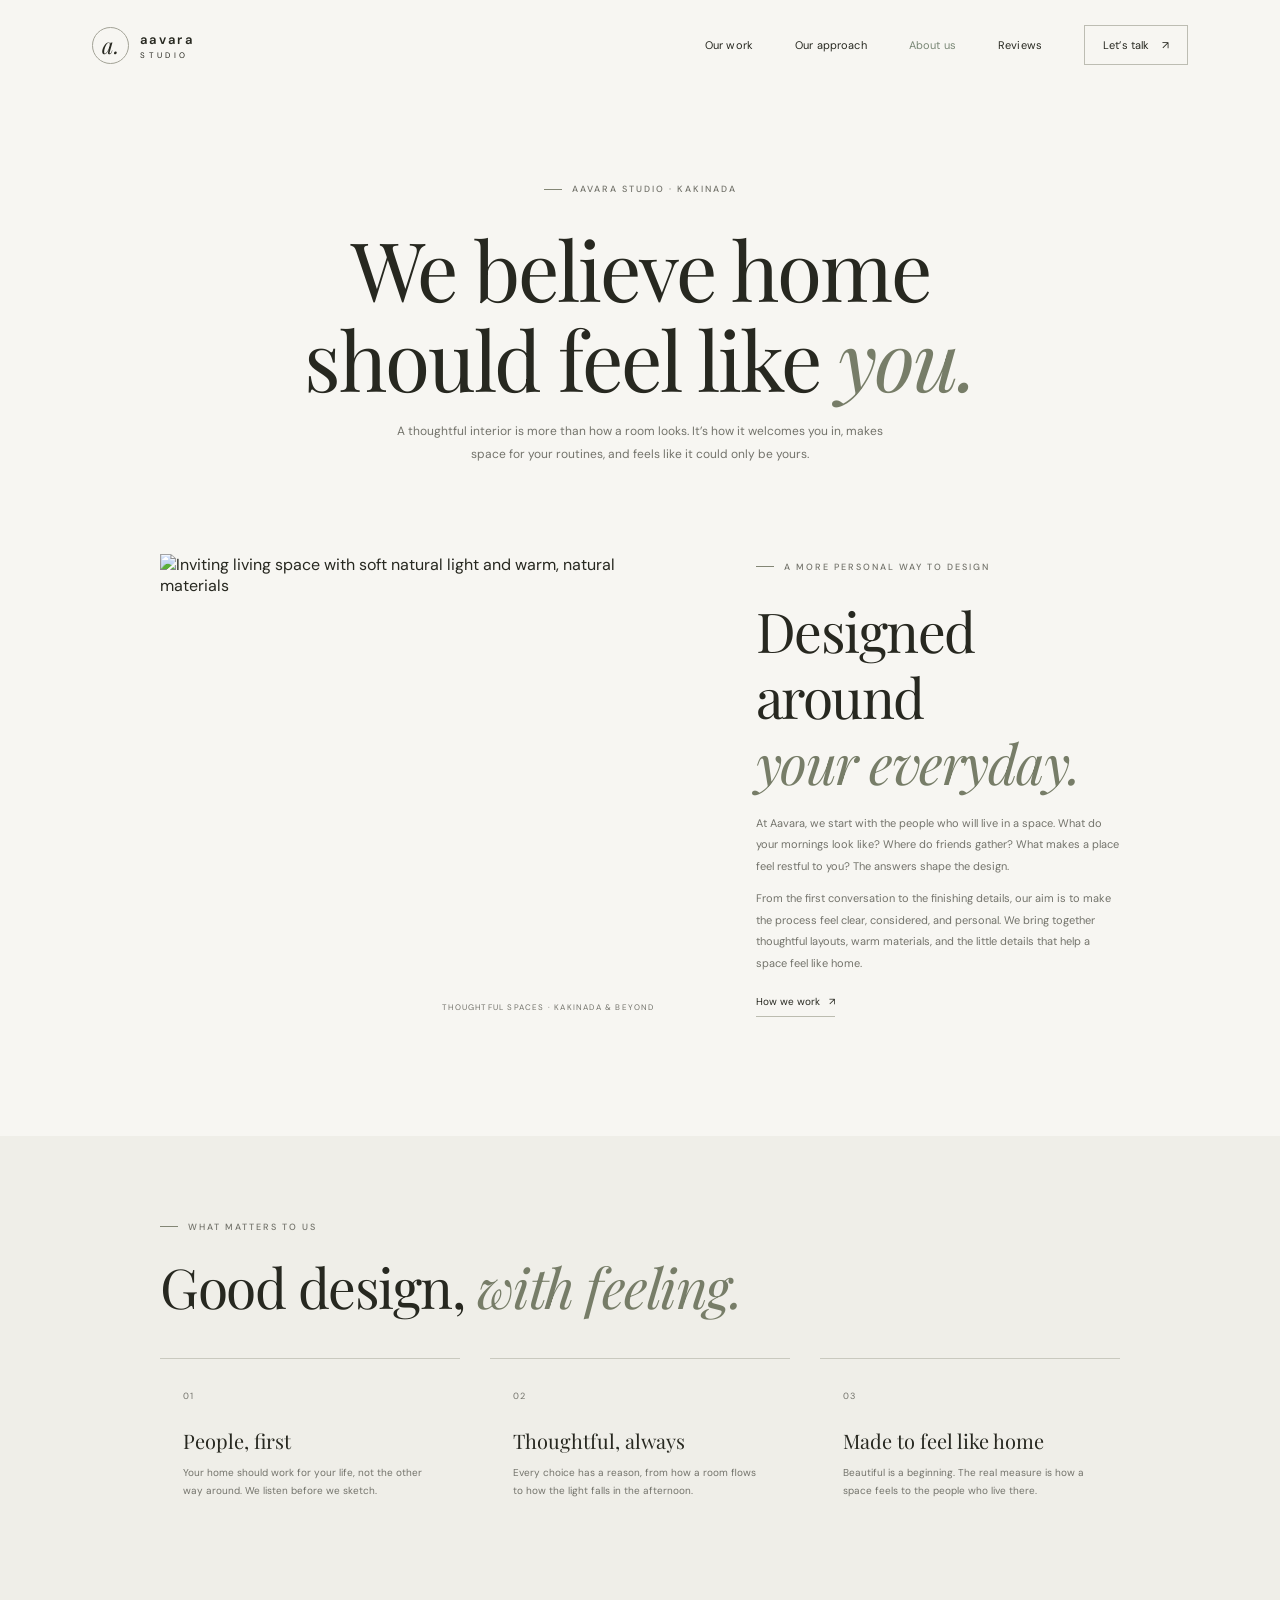
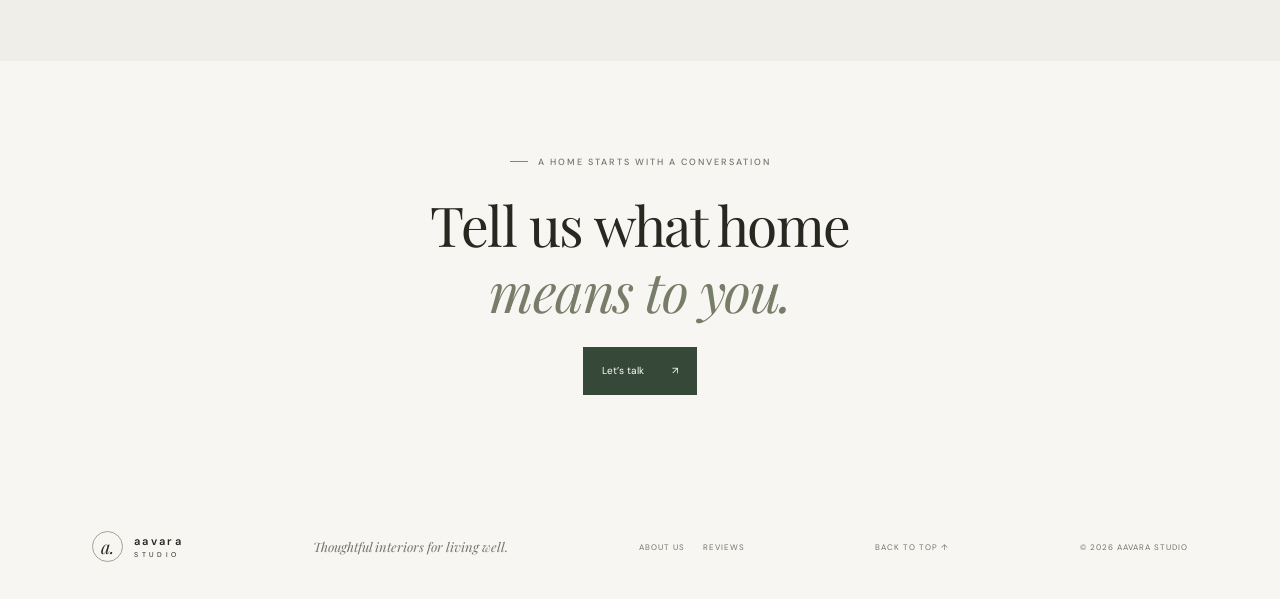
==== about.html @ 6e535261 "v2" ====
<!DOCTYPE html>
<html lang="en">
  <head>
    <meta charset="UTF-8" />
    <meta name="viewport" content="width=device-width, initial-scale=1.0" />
    <meta
      name="description"
      content="Get to know Aavara Studio, an interior design studio creating thoughtful, personal spaces in Kakinada and across coastal Andhra."
    />
    <meta name="theme-color" content="#f7f6f2" />
    <title>About Us — Aavara Studio, Kakinada</title>
    <link rel="preconnect" href="https://fonts.googleapis.com" />
    <link rel="preconnect" href="https://fonts.gstatic.com" crossorigin />
    <link
      href="https://fonts.googleapis.com/css2?family=DM+Sans:wght@400;500;600;700&family=Playfair+Display:ital,wght@0,400;0,500;0,600;1,400;1,500&display=swap"
      rel="stylesheet"
    />
    <link rel="stylesheet" href="styles.css" />
    <script src="script.js" defer></script>
  </head>
  <body>
    <header class="site-header">
      <a class="wordmark" href="index.html#home" aria-label="Aavara Studio home">
        <span class="wordmark-icon" aria-hidden="true">a.</span>
        <span class="wordmark-name">aavara<span>STUDIO</span></span>
      </a>
      <button class="menu-toggle" type="button" aria-label="Open navigation menu" aria-controls="primary-navigation" aria-expanded="false">
        <span></span><span></span><span></span>
      </button>
      <nav class="site-nav" id="primary-navigation" aria-label="Main navigation">
        <a href="index.html#work">Our work</a>
        <a href="index.html#approach">Our approach</a>
        <a href="about.html" aria-current="page">About us</a>
        <a href="reviews.html">Reviews</a>
        <a class="nav-contact" href="index.html#contact">Let’s talk <span aria-hidden="true">↗</span></a>
      </nav>
    </header>

    <main>
      <section class="story-hero">
        <p class="eyebrow"><span></span> AAVARA STUDIO · KAKINADA</p>
        <h1>We believe home<br />should feel like <em>you.</em></h1>
        <p>
          A thoughtful interior is more than how a room looks. It’s how it welcomes
          you in, makes space for your routines, and feels like it could only be yours.
        </p>
      </section>

      <section class="story-feature section-pad">
        <div class="story-image">
          <img
            src="https://images.unsplash.com/photo-1600210492486-724fe5c67fb0?auto=format&amp;fit=crop&amp;w=1500&amp;q=85"
            alt="Inviting living space with soft natural light and warm, natural materials"
            fetchpriority="high"
          />
          <span>THOUGHTFUL SPACES · KAKINADA &amp; BEYOND</span>
        </div>
        <div class="story-copy">
          <p class="eyebrow"><span></span> A MORE PERSONAL WAY TO DESIGN</p>
          <h2>Designed around<br /><em>your everyday.</em></h2>
          <p>
            At Aavara, we start with the people who will live in a space. What do
            your mornings look like? Where do friends gather? What makes a place
            feel restful to you? The answers shape the design.
          </p>
          <p>
            From the first conversation to the finishing details, our aim is to
            make the process feel clear, considered, and personal. We bring
            together thoughtful layouts, warm materials, and the little details
            that help a space feel like home.
          </p>
          <a class="underlined-link" href="index.html#approach">How we work <span aria-hidden="true">↗</span></a>
        </div>
      </section>

      <section class="values section-pad">
        <div class="section-heading">
          <div>
            <p class="eyebrow"><span></span> WHAT MATTERS TO US</p>
            <h2>Good design, <em>with feeling.</em></h2>
          </div>
        </div>
        <div class="values-grid">
          <article class="value-card">
            <span>01</span>
            <h3>People, first</h3>
            <p>Your home should work for your life, not the other way around. We listen before we sketch.</p>
          </article>
          <article class="value-card">
            <span>02</span>
            <h3>Thoughtful, always</h3>
            <p>Every choice has a reason, from how a room flows to how the light falls in the afternoon.</p>
          </article>
          <article class="value-card">
            <span>03</span>
            <h3>Made to feel like home</h3>
            <p>Beautiful is a beginning. The real measure is how a space feels to the people who live there.</p>
          </article>
        </div>
      </section>

      <section class="story-cta">
        <p class="eyebrow"><span></span> A HOME STARTS WITH A CONVERSATION</p>
        <h2>Tell us what home<br /><em>means to you.</em></h2>
        <a class="button button-dark" href="index.html#contact">Let’s talk <span aria-hidden="true">↗</span></a>
      </section>
    </main>

    <footer class="site-footer">
      <a class="wordmark footer-wordmark" href="index.html#home" aria-label="Aavara Studio home">
        <span class="wordmark-icon" aria-hidden="true">a.</span>
        <span class="wordmark-name">aavara<span>STUDIO</span></span>
      </a>
      <p>Thoughtful interiors for living well.</p>
      <nav class="footer-pages" aria-label="More pages">
        <a href="about.html" aria-current="page">ABOUT US</a>
        <a href="reviews.html">REVIEWS</a>
      </nav>
      <a href="index.html#home">BACK TO TOP ↑</a>
      <span>© <span id="year"></span> AAVARA STUDIO</span>
    </footer>
  </body>
</html>
---- styles.css ----
:root {
  font-family: "DM Sans", sans-serif;
  color: #272820;
  background: #f7f6f2;
  font-synthesis: none;
  text-rendering: optimizeLegibility;
  -webkit-font-smoothing: antialiased;
  -moz-osx-font-smoothing: grayscale;
  --paper: #f7f6f2;
  --ink: #272820;
  --muted: #73736b;
  --line: #deddd5;
  --green: #364938;
  --serif: "Playfair Display", Georgia, serif;
}

* { box-sizing: border-box; }
html { scroll-behavior: smooth; }
body { margin: 0; min-width: 320px; }
body.menu-open { overflow: hidden; }
a { color: inherit; text-decoration: none; }
img { display: block; width: 100%; height: 100%; object-fit: cover; }
button { font: inherit; }

.site-header {
  height: 90px;
  padding: 0 7.2%;
  display: flex;
  align-items: center;
  justify-content: space-between;
  position: relative;
  z-index: 10;
  background: var(--paper);
}
.wordmark { display: inline-flex; align-items: center; gap: 11px; }
.wordmark-icon {
  width: 37px;
  height: 37px;
  display: grid;
  place-items: center;
  border: 1px solid #a3a397;
  border-radius: 50%;
  font-family: var(--serif);
  font-size: 22px;
  font-style: italic;
}
.wordmark-name { font-size: 13px; font-weight: 600; letter-spacing: 2.3px; }
.wordmark-name span { display: block; margin-top: 2px; font-size: 8px; font-weight: 400; letter-spacing: 3.4px; }
.site-nav { display: flex; align-items: center; gap: 42px; }
.site-nav a { font-size: 11px; letter-spacing: .15px; }
.site-nav a:not(.nav-contact):hover, .text-link:hover, .underlined-link:hover { color: #798775; }
.nav-contact { padding: 12px 18px; border: 1px solid #bdbdb3; transition: background .2s, color .2s; }
.nav-contact:hover { color: white; background: var(--green); border-color: var(--green); }
.nav-contact span { margin-left: 9px; }
.menu-toggle { display: none; }

.hero {
  position: relative;
  min-height: 640px;
  height: min(720px, calc(100svh - 90px));
  display: grid;
  grid-template-columns: 47% 53%;
  padding: 0 7.2%;
}
.hero-copy { position: relative; z-index: 1; display: flex; flex-direction: column; align-items: flex-start; justify-content: center; padding: 20px 8% 45px 0; }
.eyebrow { display: flex; align-items: center; gap: 10px; margin: 0; color: var(--muted); font-size: 9px; font-weight: 500; letter-spacing: 2px; }
.eyebrow > span { width: 18px; height: 1px; background: #838675; }
h1, h2, h3, p { margin-top: 0; }
.hero h1, .intro h2, .section-heading h2, .approach h2, .contact h2 {
  font-family: var(--serif);
  font-weight: 400;
  letter-spacing: -1.8px;
}
.hero h1 { margin: 28px 0 21px; font-size: clamp(52px, 6vw, 79px); line-height: 1.08; }
.hero h1 em, h2 em, .quote em { color: #777d68; font-weight: 400; }
.hero-description { max-width: 375px; margin-bottom: 26px; color: #77766f; font-size: 12px; line-height: 1.9; }
.hero-actions { display: flex; align-items: center; flex-wrap: wrap; gap: 19px; }
.button { min-height: 48px; display: inline-flex; align-items: center; justify-content: space-between; gap: 28px; padding: 0 19px; font-size: 10px; transition: background .2s, color .2s; }
.button-dark { color: white; background: var(--green); }
.button-dark:hover { background: #202f24; }
.button-light { color: var(--ink); background: var(--paper); }
.button-light:hover { background: #e8e7df; }
.text-link, .underlined-link { font-size: 10px; transition: color .2s; }
.text-link span, .underlined-link span { padding-left: 6px; }
.hero-note { position: absolute; bottom: 42px; display: flex; align-items: center; gap: 14px; color: var(--muted); font-size: 9px; line-height: 1.65; }
.note-rule { width: 28px; height: 1px; background: #9b9b8e; }
.hero-image-wrap { min-width: 0; position: relative; margin: 28px 0 28px 10px; }
.hero-image { object-position: center; }
.hero-image-wrap::after { position: absolute; inset: 0; background: linear-gradient(0deg, rgb(0 0 0 / 35%), transparent 19%); content: ""; pointer-events: none; }
.image-caption { position: absolute; z-index: 1; right: 24px; bottom: 20px; left: 24px; display: flex; justify-content: space-between; color: white; font-size: 9px; letter-spacing: .5px; }
.hero-image-index { position: absolute; top: 18px; right: 18px; z-index: 1; padding: 7px 10px; background: var(--paper); font-size: 9px; }
.scroll-cue { position: absolute; bottom: 45px; left: 7.2%; display: flex; align-items: center; gap: 10px; color: var(--muted); font-size: 8px; letter-spacing: 1.6px; }
.scroll-cue span { display: inline-block; width: 1px; height: 26px; background: #9b9b8e; }

.section-pad { padding-left: 12.5%; padding-right: 12.5%; }
.intro { padding-top: 122px; }
.intro-content { display: grid; grid-template-columns: 1.3fr .7fr; gap: 10%; align-items: end; margin: 34px 0 49px; }
.intro h2, .section-heading h2, .approach h2, .contact h2 { margin: 0; font-size: clamp(41px, 4.6vw, 58px); line-height: 1.19; }
.intro-aside { max-width: 310px; padding-bottom: 7px; }
.intro-aside p, .approach-description, .contact-description { color: var(--muted); font-size: 11px; line-height: 1.9; }
.intro-aside p { margin-bottom: 19px; }
.underlined-link { display: inline-block; padding-bottom: 8px; border-bottom: 1px solid #bcbcb0; }
.intro-image { position: relative; height: 430px; }
.intro-image img { object-position: center 55%; }
.intro-image > span { position: absolute; right: -1px; bottom: -1px; padding: 13px 18px; background: var(--paper); font-family: var(--serif); font-size: 13px; font-style: italic; }

.work { padding-top: 133px; padding-bottom: 125px; }
.section-heading { display: flex; justify-content: space-between; align-items: end; gap: 30px; margin-bottom: 55px; }
.section-heading h2 { margin-top: 21px; font-size: clamp(42px, 4.3vw, 55px); }
.section-heading > .underlined-link { margin-bottom: 7px; }
.project-grid { display: grid; grid-template-columns: 1.05fr .8fr; gap: 65px 7.5%; align-items: start; }
.project-card-large { grid-row: span 2; }
.project-card-offset { margin-top: 82px; }
.project-card-small { width: 82%; }
.project-image { position: relative; display: block; overflow: hidden; background: #e8e4dc; }
.project-card-large .project-image { height: 490px; }
.project-card-offset .project-image { height: 325px; }
.project-card-small .project-image { height: 265px; }
.project-image img { transition: transform .6s cubic-bezier(.2,.7,.3,1); }
.project-image:hover img { transform: scale(1.04); }
.project-arrow { position: absolute; right: 13px; bottom: 13px; width: 35px; height: 35px; display: grid; place-items: center; background: var(--paper); font-size: 14px; opacity: 0; transform: translateY(5px); transition: opacity .2s, transform .2s; }
.project-image:hover .project-arrow, .project-image:focus-visible .project-arrow { opacity: 1; transform: none; }
.project-meta { display: flex; justify-content: space-between; align-items: start; margin-top: 17px; }
.project-meta h3 { margin: 0 0 6px; font-family: var(--serif); font-size: 18px; font-weight: 400; }
.project-meta p, .project-meta > span { margin: 0; color: var(--muted); font-size: 8px; letter-spacing: 1.5px; }
.project-meta > span { padding-top: 5px; }

.approach { display: grid; grid-template-columns: .9fr 1fr; gap: 11%; align-items: center; padding-top: 110px; padding-bottom: 120px; background: #efeee8; }
.approach-image { position: relative; height: 590px; }
.approach-image img { object-position: 55% center; }
.image-stamp { position: absolute; right: -1px; bottom: -1px; padding: 16px 19px; background: var(--paper); font-size: 8px; line-height: 1.7; letter-spacing: 1.5px; }
.approach h2 { margin: 23px 0 18px; font-size: clamp(42px, 4.4vw, 55px); }
.approach-description { max-width: 390px; margin-bottom: 23px; }
.steps { margin-bottom: 23px; }
.step { display: grid; grid-template-columns: 30px 1fr 16px; gap: 13px; align-items: start; padding: 15px 0; border-top: 1px solid #d4d3cb; }
.step > span { padding-top: 2px; color: #85867a; font-size: 8px; letter-spacing: 1px; }
.step h3 { margin: 0 0 5px; font-family: var(--serif); font-size: 15px; font-weight: 400; }
.step p { margin: 0; color: var(--muted); font-size: 9px; line-height: 1.7; }
.step b { font-size: 12px; font-weight: 400; }

.quote { min-height: 370px; display: flex; flex-direction: column; align-items: center; justify-content: center; padding: 70px 20px 66px; text-align: center; }
.quote-mark { height: 41px; color: #969987; font-family: var(--serif); font-size: 63px; line-height: 1; }
.quote > p { margin: 17px 0 24px; font-family: var(--serif); font-size: clamp(28px, 3.5vw, 42px); line-height: 1.35; }
.quote-byline { display: flex; align-items: center; gap: 10px; color: var(--muted); font-size: 8px; letter-spacing: 1.4px; }
.quote-byline span { width: 19px; height: 1px; background: #929386; }

.contact { min-height: 385px; display: grid; grid-template-columns: 1.1fr .9fr; align-items: center; gap: 9%; padding-top: 68px; padding-bottom: 68px; color: white; background: var(--green); }
.contact .eyebrow { color: #d2d3ca; }
.contact .eyebrow > span { background: #c2c7b7; }
.contact h2 { margin: 22px 0 13px; font-size: clamp(43px, 4.5vw, 57px); }
.contact h2 em { color: #c5c8b5; }
.contact-description { max-width: 340px; margin-bottom: 22px; color: #d3d4cb; }
.contact-detail { position: relative; min-height: 200px; display: flex; flex-direction: column; align-items: flex-start; justify-content: center; padding-left: 13%; border-left: 1px solid rgb(255 255 255 / 25%); }
.contact-flower { margin-bottom: 17px; color: #c5c8b5; font-size: 26px; }
.contact-detail > p { margin-bottom: 11px; color: #d3d4cb; font-size: 10px; }
.contact-detail > a { padding-bottom: 6px; border-bottom: 1px solid rgb(255 255 255 / 35%); font-family: var(--serif); font-size: 20px; }
.contact-location { margin-top: 23px; color: #d3d4cb; font-size: 8px; letter-spacing: 1.5px; }

.site-footer { min-height: 104px; display: flex; align-items: center; justify-content: space-between; gap: 22px; padding: 20px 7.2%; }
.footer-wordmark .wordmark-icon { width: 31px; height: 31px; font-size: 18px; }
.footer-wordmark .wordmark-name { font-size: 11px; }
.footer-wordmark .wordmark-name span { font-size: 7px; }
.site-footer > p { margin: 0; color: var(--muted); font-family: var(--serif); font-size: 13px; font-style: italic; }
.site-footer > a:nth-last-child(2), .site-footer > span { color: var(--muted); font-size: 8px; letter-spacing: 1px; }
.footer-pages { display: flex; align-items: center; gap: 18px; }
.footer-pages a { color: var(--muted); font-size: 8px; letter-spacing: 1px; }
.footer-pages a:hover, .site-nav a[aria-current="page"] { color: #798775; }

.story-hero, .reviews-hero { padding: 93px 20px 88px; text-align: center; }
.story-hero .eyebrow, .reviews-hero .eyebrow { justify-content: center; }
.story-hero h1, .reviews-hero h1 {
  margin: 28px 0 17px;
  font-family: var(--serif);
  font-size: clamp(54px, 7vw, 82px);
  font-weight: 400;
  letter-spacing: -2px;
  line-height: 1.1;
}
.story-hero h1 em, .reviews-hero h1 em, .story-copy h2 em, .values h2 em,
.review-invite h2 em, .reviews-cta h2 em, .story-cta h2 em { color: #777d68; font-weight: 400; }
.story-hero > p:last-child, .reviews-hero > p:last-child {
  max-width: 490px;
  margin: 0 auto;
  color: var(--muted);
  font-size: 12px;
  line-height: 1.9;
}
.story-feature { display: grid; grid-template-columns: 1.05fr .75fr; gap: 9%; align-items: center; padding-top: 0; padding-bottom: 112px; }
.story-image { position: relative; height: 470px; }
.story-image img { object-position: center; }
.story-image > span { position: absolute; right: 0; bottom: 0; padding: 12px 15px; background: var(--paper); color: var(--muted); font-size: 8px; letter-spacing: 1.2px; }
.story-copy h2, .values h2, .review-invite h2, .reviews-cta h2, .story-cta h2 {
  font-family: var(--serif);
  font-size: clamp(40px, 4.4vw, 55px);
  font-weight: 400;
  letter-spacing: -1.5px;
  line-height: 1.2;
}
.story-copy h2 { margin: 24px 0 18px; }
.story-copy > p:not(.eyebrow) { color: var(--muted); font-size: 11px; line-height: 1.95; }
.story-copy .underlined-link { margin-top: 10px; }
.values { padding-top: 85px; padding-bottom: 105px; background: #efeee8; }
.values .section-heading { margin-bottom: 39px; }
.values h2 { margin-top: 20px; }
.values-grid { display: grid; grid-template-columns: repeat(3, 1fr); gap: 30px; }
.value-card { min-height: 198px; padding: 24px 23px; border-top: 1px solid #c9c9bf; }
.value-card > span { color: var(--muted); font-size: 9px; letter-spacing: 1px; }
.value-card h3 { margin: 23px 0 10px; font-family: var(--serif); font-size: 20px; font-weight: 400; }
.value-card p { max-width: 260px; margin: 0; color: var(--muted); font-size: 10px; line-height: 1.8; }
.story-cta, .reviews-cta { display: flex; flex-direction: column; align-items: center; padding: 95px 20px 100px; text-align: center; }
.story-cta .eyebrow, .reviews-cta .eyebrow { justify-content: center; }
.story-cta h2, .reviews-cta h2 { margin: 23px 0 24px; }
.review-list { padding-top: 25px; padding-bottom: 100px; }
.review-list .section-heading { margin-bottom: 30px; }
.review-list .section-heading h2 { font-size: clamp(39px, 4.3vw, 54px); }
.review-empty { min-height: 295px; display: flex; flex-direction: column; align-items: center; justify-content: center; padding: 38px 24px; background: #efeee8; text-align: center; }
.review-empty .quote-mark { height: 35px; margin-bottom: 7px; }
.review-empty h3 { margin: 12px 0; font-family: var(--serif); font-size: 26px; font-weight: 400; }
.review-empty > p { max-width: 420px; margin-bottom: 19px; color: var(--muted); font-size: 11px; line-height: 1.85; }
.review-location { color: var(--muted); font-size: 8px; letter-spacing: 1.4px; }
.review-invite { display: grid; grid-template-columns: 1fr 1fr; gap: 12%; align-items: end; padding-top: 73px; }
.review-invite h2 { margin: 20px 0 0; font-size: clamp(39px, 4.2vw, 52px); }
.review-invite-copy { max-width: 365px; }
.review-invite-copy > p { margin-bottom: 19px; color: var(--muted); font-size: 11px; line-height: 1.9; }
.reviews-cta { background: #efeee8; }

@media (min-width: 1500px) {
  .hero { padding-right: max(7.2%, calc((100vw - 1280px) / 2)); padding-left: max(7.2%, calc((100vw - 1280px) / 2)); }
  .section-pad { padding-right: max(12.5%, calc((100vw - 1050px) / 2)); padding-left: max(12.5%, calc((100vw - 1050px) / 2)); }
}

@media (max-width: 900px) {
  .site-header { height: 76px; padding: 0 5%; }
  .site-nav { gap: 25px; }
  .hero { height: 650px; min-height: auto; grid-template-columns: 1fr 1fr; padding: 0 5%; }
  .hero-copy { padding-right: 2%; }
  .hero h1 { font-size: clamp(48px, 6.5vw, 62px); }
  .hero-actions { gap: 14px; }
  .hero-note, .scroll-cue { bottom: 30px; }
  .scroll-cue { left: 5%; }
  .section-pad { padding-right: 8%; padding-left: 8%; }
  .intro { padding-top: 94px; }
  .intro-image { height: 360px; }
  .work { padding-top: 100px; padding-bottom: 95px; }
  .project-grid { gap: 50px 6%; }
  .project-card-large .project-image { height: 400px; }
  .project-card-offset .project-image { height: 280px; }
  .project-card-small .project-image { height: 230px; }
  .approach { gap: 8%; padding-top: 85px; padding-bottom: 90px; }
  .approach-image { height: 510px; }
  .contact { padding-top: 58px; padding-bottom: 58px; }
  .site-footer { padding-right: 5%; padding-left: 5%; }
  .site-header { padding-right: 3%; padding-left: 3%; }
  .site-nav { gap: 18px; }
  .story-feature { gap: 7%; padding-bottom: 85px; }
  .story-image { height: 400px; }
  .values { padding-top: 72px; padding-bottom: 80px; }
  .value-card { padding-right: 15px; padding-left: 15px; }
  .review-list { padding-bottom: 80px; }
}

@media (max-width: 640px) {
  .site-header { height: 72px; padding: 0 22px; }
  .wordmark-icon { width: 34px; height: 34px; }
  .menu-toggle { position: relative; z-index: 12; width: 42px; height: 42px; display: flex; flex-direction: column; align-items: center; justify-content: center; gap: 5px; padding: 0; border: 1px solid #d8d7cf; background: transparent; cursor: pointer; }
  .menu-toggle span { display: block; width: 17px; height: 1px; background: var(--ink); transition: transform .2s, opacity .2s; }
  .menu-toggle[aria-expanded="true"] span:first-child { transform: translateY(6px) rotate(45deg); }
  .menu-toggle[aria-expanded="true"] span:nth-child(2) { opacity: 0; }
  .menu-toggle[aria-expanded="true"] span:last-child { transform: translateY(-6px) rotate(-45deg); }
  .site-nav { position: fixed; inset: 0; z-index: 11; display: flex; flex-direction: column; align-items: stretch; justify-content: center; gap: 0; padding: 72px 32px 36px; background: var(--paper); opacity: 0; visibility: hidden; transform: translateY(-8px); transition: opacity .2s, visibility .2s, transform .2s; }
  .site-nav.is-open { opacity: 1; visibility: visible; transform: none; }
  .site-nav a:not(.nav-contact) { padding: 20px 0; border-bottom: 1px solid var(--line); font-family: var(--serif); font-size: 30px; }
  .site-nav .nav-contact { align-self: flex-start; margin-top: 28px; padding: 14px 19px; font-family: "DM Sans", sans-serif; font-size: 11px; }
  .hero { height: auto; display: flex; flex-direction: column; padding: 0 22px 0; }
  .hero-copy { min-height: 440px; justify-content: center; padding: 39px 0 59px; }
  .eyebrow { font-size: 8px; letter-spacing: 1.6px; }
  .hero h1 { margin: 24px 0 18px; font-size: clamp(51px, 14vw, 68px); }
  .hero-description { max-width: 360px; margin-bottom: 22px; font-size: 11px; }
  .hero-actions { gap: 14px 18px; }
  .button { min-height: 46px; }
  .text-link { font-size: 9px; }
  .hero-note { display: none; }
  .hero-image-wrap { height: 360px; margin: 0; }
  .hero-image { object-position: 54% center; }
  .scroll-cue { position: relative; bottom: auto; left: auto; height: 60px; margin-left: 2px; }
  .scroll-cue span { height: 23px; }
  .section-pad { padding-right: 22px; padding-left: 22px; }
  .intro { padding-top: 71px; }
  .intro-content { grid-template-columns: 1fr; gap: 21px; margin: 25px 0 31px; }
  .intro h2, .section-heading h2, .approach h2, .contact h2 { font-size: clamp(42px, 11vw, 53px); letter-spacing: -1.4px; }
  .intro-aside { max-width: 400px; }
  .intro-aside p { margin-bottom: 13px; }
  .intro-image { height: 275px; margin-right: 13px; }
  .intro-image > span { font-size: 11px; }
  .work { padding-top: 79px; padding-bottom: 75px; }
  .section-heading { align-items: flex-start; flex-direction: column; gap: 15px; margin-bottom: 33px; }
  .section-heading h2 { margin-top: 18px; }
  .project-grid { grid-template-columns: 1fr; gap: 34px; }
  .project-card-large { grid-row: auto; }
  .project-card-offset { margin-top: 0; }
  .project-card-small { width: 100%; }
  .project-card-large .project-image { height: 340px; }
  .project-card-offset .project-image, .project-card-small .project-image { height: 280px; }
  .project-meta { margin-top: 12px; }
  .project-meta h3 { font-size: 17px; }
  .approach { grid-template-columns: 1fr; gap: 34px; padding-top: 61px; padding-bottom: 68px; }
  .approach-image { height: 370px; margin-right: 18px; }
  .approach-copy { padding-left: 0; }
  .approach h2 { margin: 19px 0 13px; }
  .approach-description { margin-bottom: 17px; }
  .step { padding: 13px 0; }
  .quote { min-height: 305px; padding: 52px 20px; }
  .quote > p { font-size: clamp(27px, 8vw, 35px); }
  .quote-byline { font-size: 7px; letter-spacing: 1px; }
  .contact { grid-template-columns: 1fr; gap: 33px; padding-top: 56px; padding-bottom: 49px; }
  .contact h2 { margin-top: 18px; }
  .contact-detail { min-height: 165px; padding: 24px 0 0; border-top: 1px solid rgb(255 255 255 / 25%); border-left: 0; }
  .contact-flower { margin-bottom: 10px; }
  .contact-location { margin-top: 17px; }
  .site-footer { min-height: 142px; display: grid; grid-template-columns: 1fr auto; gap: 12px 10px; padding: 24px 22px; }
  .site-footer > p { grid-column: 1; grid-row: 2; }
  .site-footer > a:nth-last-child(2) { grid-column: 2; grid-row: 1; }
  .site-footer > span { grid-column: 2; grid-row: 2; text-align: right; }
  .story-hero, .reviews-hero { padding: 66px 23px 54px; }
  .story-hero h1, .reviews-hero h1 { margin: 22px 0 14px; font-size: clamp(47px, 13vw, 62px); letter-spacing: -1.5px; }
  .story-hero > p:last-child, .reviews-hero > p:last-child { max-width: 400px; font-size: 11px; }
  .story-feature { grid-template-columns: 1fr; gap: 31px; padding-bottom: 65px; }
  .story-image { height: 300px; margin-right: 12px; }
  .story-image > span { font-size: 7px; }
  .story-copy h2, .values h2, .review-invite h2, .reviews-cta h2, .story-cta h2 { font-size: clamp(39px, 10.5vw, 49px); }
  .story-copy h2 { margin: 18px 0 12px; }
  .story-copy > p:not(.eyebrow) { font-size: 10px; }
  .values { padding-top: 59px; padding-bottom: 63px; }
  .values .section-heading { margin-bottom: 24px; }
  .values-grid { grid-template-columns: 1fr; gap: 0; }
  .value-card { min-height: auto; padding: 19px 0; }
  .value-card h3 { margin: 12px 0 6px; font-size: 19px; }
  .value-card p { max-width: 350px; }
  .story-cta, .reviews-cta { padding: 67px 21px 72px; }
  .story-cta h2, .reviews-cta h2 { margin: 20px 0; }
  .review-list { padding-top: 6px; padding-bottom: 66px; }
  .review-list .section-heading { margin-bottom: 24px; }
  .review-empty { min-height: 260px; padding: 30px 19px; }
  .review-empty h3 { font-size: 22px; }
  .review-invite { grid-template-columns: 1fr; gap: 17px; padding-top: 48px; }
  .review-invite h2 { margin-top: 15px; }
  .review-invite-copy > p { font-size: 10px; }
  .site-footer { grid-template-columns: 1fr auto; }
  .site-footer > .footer-pages { grid-column: 1; grid-row: 3; }
  .site-footer > a:nth-last-child(2) { grid-column: 2; grid-row: 1; }
  .site-footer > span { grid-column: 2; grid-row: 2; }
}

@media (prefers-reduced-motion: reduce) {
  *, *::before, *::after { scroll-behavior: auto !important; transition-duration: .01ms !important; }
}
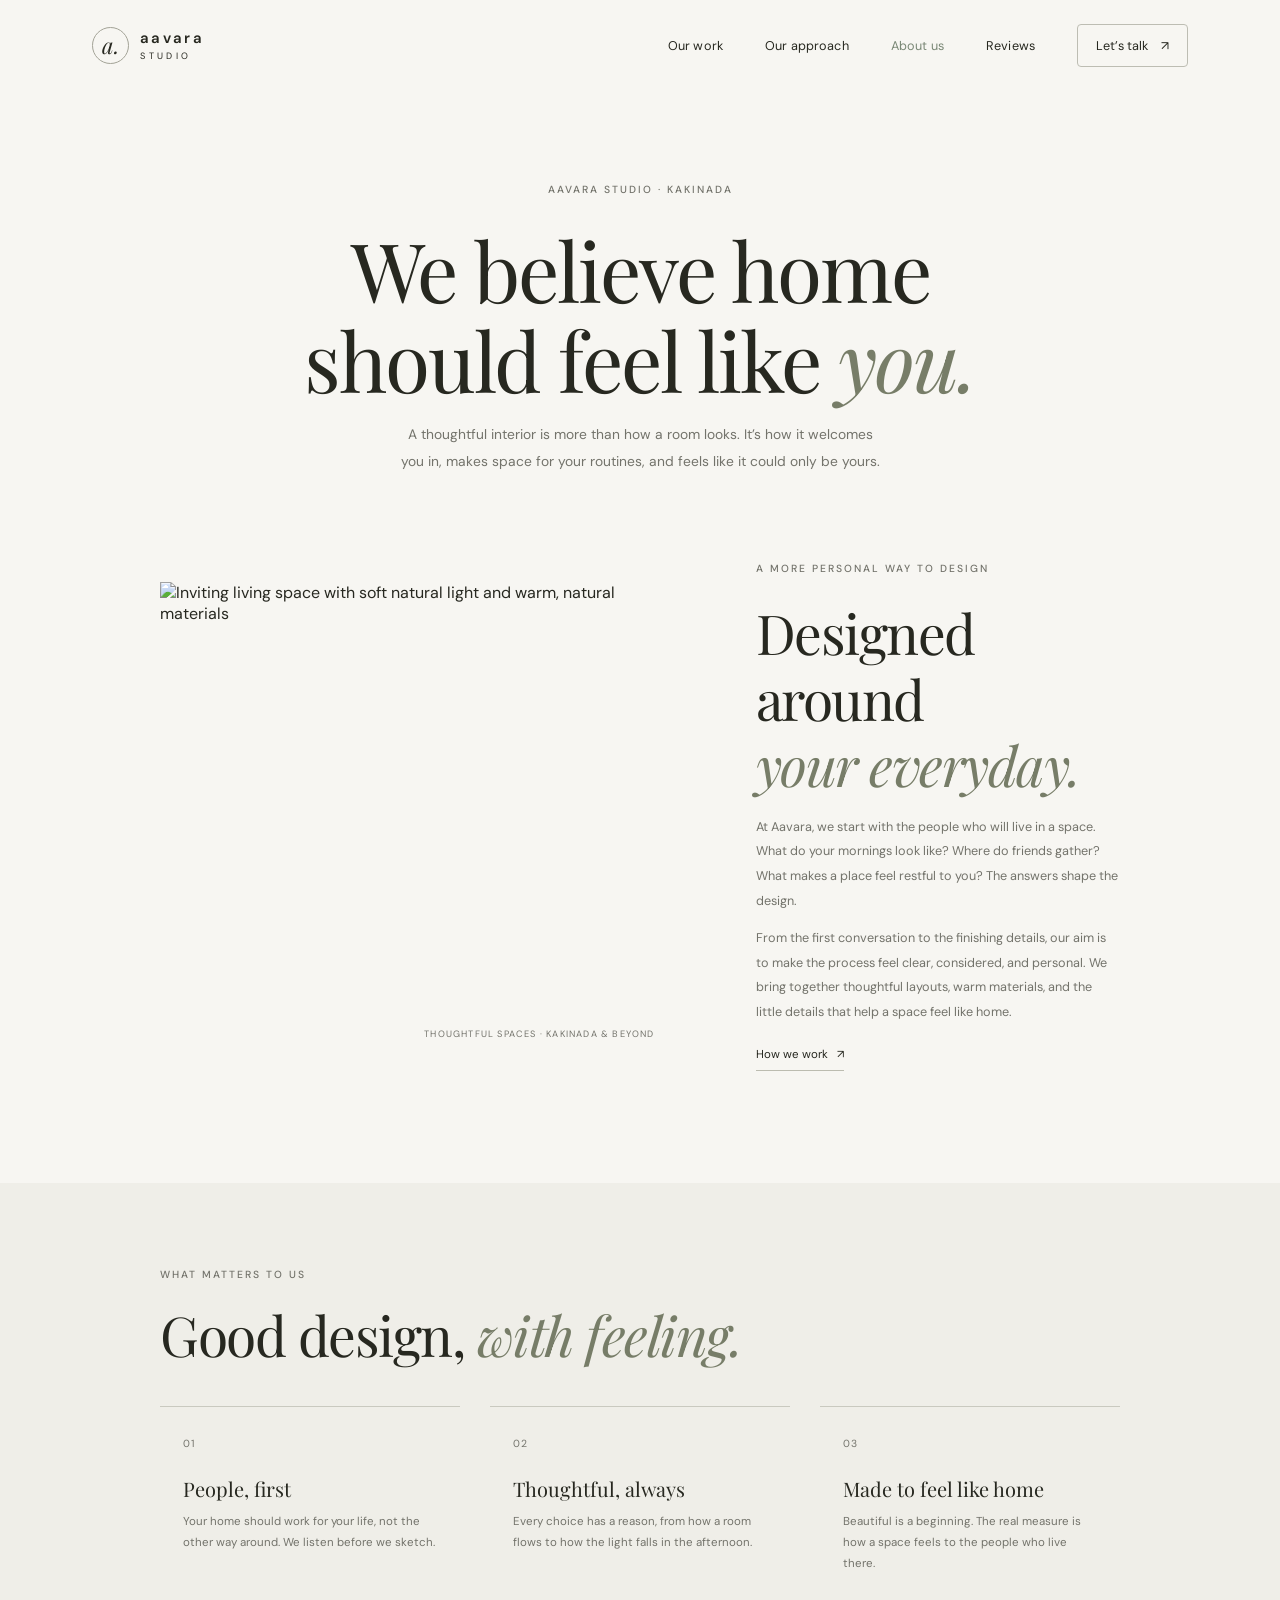
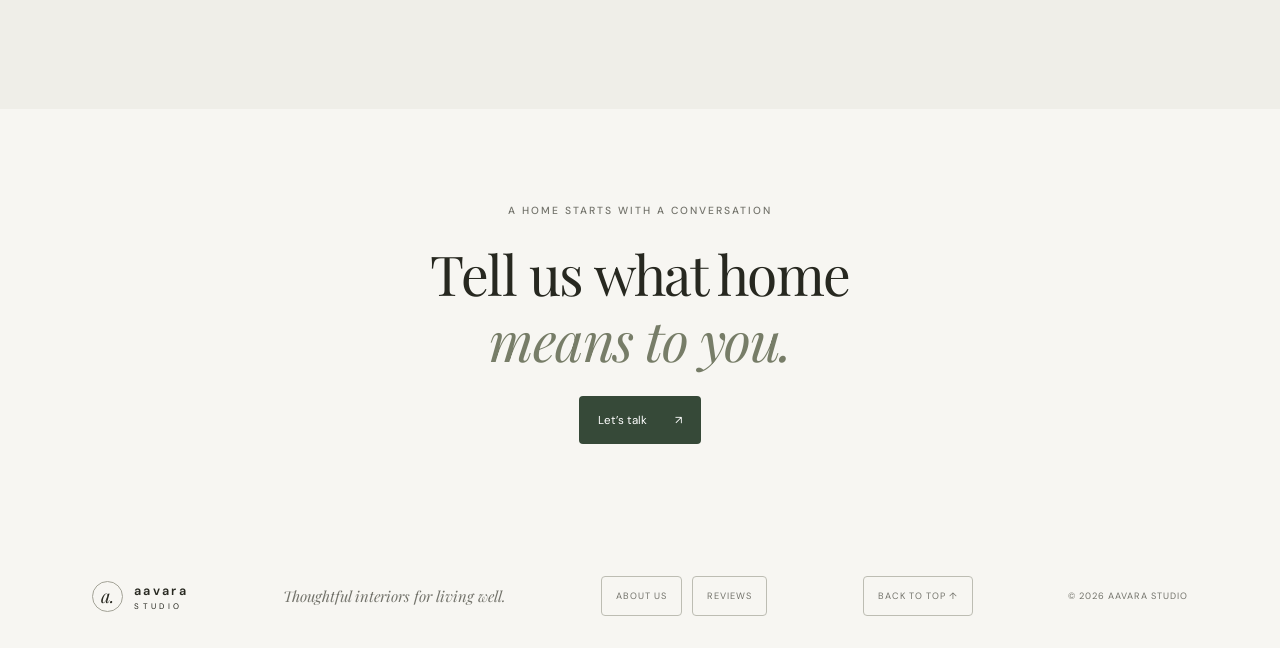
==== commit d508da81: "added footer buttons" ====
--- a/about.html
+++ b/about.html
@@ -38,7 +38,7 @@
 
     <main>
       <section class="story-hero">
-        <p class="eyebrow"><span></span> AAVARA STUDIO · KAKINADA</p>
+        <p class="eyebrow">AAVARA STUDIO · KAKINADA</p>
         <h1>We believe home<br />should feel like <em>you.</em></h1>
         <p>
           A thoughtful interior is more than how a room looks. It’s how it welcomes
@@ -56,7 +56,7 @@
           <span>THOUGHTFUL SPACES · KAKINADA &amp; BEYOND</span>
         </div>
         <div class="story-copy">
-          <p class="eyebrow"><span></span> A MORE PERSONAL WAY TO DESIGN</p>
+          <p class="eyebrow">A MORE PERSONAL WAY TO DESIGN</p>
           <h2>Designed around<br /><em>your everyday.</em></h2>
           <p>
             At Aavara, we start with the people who will live in a space. What do
@@ -76,7 +76,7 @@
       <section class="values section-pad">
         <div class="section-heading">
           <div>
-            <p class="eyebrow"><span></span> WHAT MATTERS TO US</p>
+            <p class="eyebrow">WHAT MATTERS TO US</p>
             <h2>Good design, <em>with feeling.</em></h2>
           </div>
         </div>
@@ -100,7 +100,7 @@
       </section>
 
       <section class="story-cta">
-        <p class="eyebrow"><span></span> A HOME STARTS WITH A CONVERSATION</p>
+        <p class="eyebrow">A HOME STARTS WITH A CONVERSATION</p>
         <h2>Tell us what home<br /><em>means to you.</em></h2>
         <a class="button button-dark" href="index.html#contact">Let’s talk <span aria-hidden="true">↗</span></a>
       </section>
--- a/styles.css
+++ b/styles.css
@@ -12,6 +12,7 @@
   --line: #deddd5;
   --green: #364938;
   --serif: "Playfair Display", Georgia, serif;
+  --body-text-scale: 1.15;
 }
 
 * { box-sizing: border-box; }
@@ -44,12 +45,12 @@
   font-size: 22px;
   font-style: italic;
 }
-.wordmark-name { font-size: 13px; font-weight: 600; letter-spacing: 2.3px; }
-.wordmark-name span { display: block; margin-top: 2px; font-size: 8px; font-weight: 400; letter-spacing: 3.4px; }
+.wordmark-name { font-size: calc(13px * var(--body-text-scale)); font-weight: 600; letter-spacing: 2.3px; }
+.wordmark-name span { display: block; margin-top: 2px; font-size: calc(8px * var(--body-text-scale)); font-weight: 400; letter-spacing: 3.4px; }
 .site-nav { display: flex; align-items: center; gap: 42px; }
-.site-nav a { font-size: 11px; letter-spacing: .15px; }
+.site-nav a { font-size: calc(11px * var(--body-text-scale)); letter-spacing: .15px; }
 .site-nav a:not(.nav-contact):hover, .text-link:hover, .underlined-link:hover { color: #798775; }
-.nav-contact { padding: 12px 18px; border: 1px solid #bdbdb3; transition: background .2s, color .2s; }
+.nav-contact { padding: 12px 18px; border: 1px solid #bdbdb3; border-radius: 4px; transition: background .2s, color .2s; }
 .nav-contact:hover { color: white; background: var(--green); border-color: var(--green); }
 .nav-contact span { margin-left: 9px; }
 .menu-toggle { display: none; }
@@ -62,47 +63,44 @@
   grid-template-columns: 47% 53%;
   padding: 0 7.2%;
 }
-.hero-copy { position: relative; z-index: 1; display: flex; flex-direction: column; align-items: flex-start; justify-content: center; padding: 20px 8% 45px 0; }
-.eyebrow { display: flex; align-items: center; gap: 10px; margin: 0; color: var(--muted); font-size: 9px; font-weight: 500; letter-spacing: 2px; }
-.eyebrow > span { width: 18px; height: 1px; background: #838675; }
+.hero::before { position: absolute; inset: 0; z-index: 1; background: linear-gradient(90deg, var(--paper) 0%, var(--paper) 30%, rgb(247 246 242 / 92%) 43%, rgb(247 246 242 / 68%) 53%, transparent 68%); content: ""; pointer-events: none; }
+.hero-copy { position: relative; z-index: 2; display: flex; flex-direction: column; align-items: flex-start; justify-content: center; padding: 20px 8% 45px 0; }
+.eyebrow { display: flex; align-items: center; margin: 0; color: var(--muted); font-size: calc(9px * var(--body-text-scale)); font-weight: 500; letter-spacing: 2px; }
 h1, h2, h3, p { margin-top: 0; }
 .hero h1, .intro h2, .section-heading h2, .approach h2, .contact h2 {
   font-family: var(--serif);
   font-weight: 400;
   letter-spacing: -1.8px;
 }
-.hero h1 { margin: 28px 0 21px; font-size: clamp(52px, 6vw, 79px); line-height: 1.08; }
+.hero h1 { margin: 28px 0 21px; color: #171811; font-size: clamp(52px, 6vw, 79px); line-height: 1.08; }
 .hero h1 em, h2 em, .quote em { color: #777d68; font-weight: 400; }
-.hero-description { max-width: 375px; margin-bottom: 26px; color: #77766f; font-size: 12px; line-height: 1.9; }
+.hero-description { max-width: 375px; margin-bottom: 26px; color: #42433b; font-size: calc(12px * var(--body-text-scale)); line-height: 1.9; }
 .hero-actions { display: flex; align-items: center; flex-wrap: wrap; gap: 19px; }
-.button { min-height: 48px; display: inline-flex; align-items: center; justify-content: space-between; gap: 28px; padding: 0 19px; font-size: 10px; transition: background .2s, color .2s; }
+.button { min-height: 48px; display: inline-flex; align-items: center; justify-content: space-between; gap: 28px; padding: 0 19px; border-radius: 4px; font-size: calc(10px * var(--body-text-scale)); transition: background .2s, color .2s; }
 .button-dark { color: white; background: var(--green); }
 .button-dark:hover { background: #202f24; }
 .button-light { color: var(--ink); background: var(--paper); }
 .button-light:hover { background: #e8e7df; }
-.text-link, .underlined-link { font-size: 10px; transition: color .2s; }
+.text-link, .underlined-link { font-size: calc(10px * var(--body-text-scale)); transition: color .2s; }
 .text-link span, .underlined-link span { padding-left: 6px; }
-.hero-note { position: absolute; bottom: 42px; display: flex; align-items: center; gap: 14px; color: var(--muted); font-size: 9px; line-height: 1.65; }
+.hero-note { position: absolute; z-index: 2; bottom: 42px; display: flex; align-items: center; gap: 14px; color: var(--muted); font-size: calc(9px * var(--body-text-scale)); line-height: 1.65; }
 .note-rule { width: 28px; height: 1px; background: #9b9b8e; }
-.hero-image-wrap { min-width: 0; position: relative; margin: 28px 0 28px 10px; }
+.hero-image-wrap { position: absolute; inset: 0; margin: 0; }
 .hero-image { object-position: center; }
-.hero-image-wrap::after { position: absolute; inset: 0; background: linear-gradient(0deg, rgb(0 0 0 / 35%), transparent 19%); content: ""; pointer-events: none; }
-.image-caption { position: absolute; z-index: 1; right: 24px; bottom: 20px; left: 24px; display: flex; justify-content: space-between; color: white; font-size: 9px; letter-spacing: .5px; }
-.hero-image-index { position: absolute; top: 18px; right: 18px; z-index: 1; padding: 7px 10px; background: var(--paper); font-size: 9px; }
-.scroll-cue { position: absolute; bottom: 45px; left: 7.2%; display: flex; align-items: center; gap: 10px; color: var(--muted); font-size: 8px; letter-spacing: 1.6px; }
-.scroll-cue span { display: inline-block; width: 1px; height: 26px; background: #9b9b8e; }
-
+.hero-image-wrap::after { position: absolute; inset: 0; background: linear-gradient(0deg, rgb(0 0 0 / 35%), transparent 19%), rgb(247 246 242 / 32%); content: ""; pointer-events: none; }
+.image-caption { position: absolute; z-index: 1; right: 24px; bottom: 20px; left: 24px; display: flex; justify-content: space-between; color: white; font-size: calc(9px * var(--body-text-scale)); letter-spacing: .5px; }
+.hero-image-index { position: absolute; top: 18px; right: 18px; z-index: 1; padding: 7px 10px; background: var(--paper); font-size: calc(9px * var(--body-text-scale)); }
 .section-pad { padding-left: 12.5%; padding-right: 12.5%; }
 .intro { padding-top: 122px; }
 .intro-content { display: grid; grid-template-columns: 1.3fr .7fr; gap: 10%; align-items: end; margin: 34px 0 49px; }
 .intro h2, .section-heading h2, .approach h2, .contact h2 { margin: 0; font-size: clamp(41px, 4.6vw, 58px); line-height: 1.19; }
 .intro-aside { max-width: 310px; padding-bottom: 7px; }
-.intro-aside p, .approach-description, .contact-description { color: var(--muted); font-size: 11px; line-height: 1.9; }
+.intro-aside p, .approach-description, .contact-description { color: var(--muted); font-size: calc(11px * var(--body-text-scale)); line-height: 1.9; }
 .intro-aside p { margin-bottom: 19px; }
 .underlined-link { display: inline-block; padding-bottom: 8px; border-bottom: 1px solid #bcbcb0; }
 .intro-image { position: relative; height: 430px; }
 .intro-image img { object-position: center 55%; }
-.intro-image > span { position: absolute; right: -1px; bottom: -1px; padding: 13px 18px; background: var(--paper); font-family: var(--serif); font-size: 13px; font-style: italic; }
+.intro-image > span { position: absolute; right: -1px; bottom: -1px; padding: 13px 18px; background: var(--paper); font-family: var(--serif); font-size: calc(13px * var(--body-text-scale)); font-style: italic; }
 
 .work { padding-top: 133px; padding-bottom: 125px; }
 .section-heading { display: flex; justify-content: space-between; align-items: end; gap: 30px; margin-bottom: 55px; }
@@ -122,49 +120,66 @@
 .project-image:hover .project-arrow, .project-image:focus-visible .project-arrow { opacity: 1; transform: none; }
 .project-meta { display: flex; justify-content: space-between; align-items: start; margin-top: 17px; }
 .project-meta h3 { margin: 0 0 6px; font-family: var(--serif); font-size: 18px; font-weight: 400; }
-.project-meta p, .project-meta > span { margin: 0; color: var(--muted); font-size: 8px; letter-spacing: 1.5px; }
+.project-meta p, .project-meta > span { margin: 0; color: var(--muted); font-size: calc(8px * var(--body-text-scale)); letter-spacing: 1.5px; }
 .project-meta > span { padding-top: 5px; }
 
 .approach { display: grid; grid-template-columns: .9fr 1fr; gap: 11%; align-items: center; padding-top: 110px; padding-bottom: 120px; background: #efeee8; }
 .approach-image { position: relative; height: 590px; }
 .approach-image img { object-position: 55% center; }
-.image-stamp { position: absolute; right: -1px; bottom: -1px; padding: 16px 19px; background: var(--paper); font-size: 8px; line-height: 1.7; letter-spacing: 1.5px; }
+.image-stamp { position: absolute; right: -1px; bottom: -1px; padding: 16px 19px; background: var(--paper); font-size: calc(8px * var(--body-text-scale)); line-height: 1.7; letter-spacing: 1.5px; }
 .approach h2 { margin: 23px 0 18px; font-size: clamp(42px, 4.4vw, 55px); }
 .approach-description { max-width: 390px; margin-bottom: 23px; }
 .steps { margin-bottom: 23px; }
 .step { display: grid; grid-template-columns: 30px 1fr 16px; gap: 13px; align-items: start; padding: 15px 0; border-top: 1px solid #d4d3cb; }
-.step > span { padding-top: 2px; color: #85867a; font-size: 8px; letter-spacing: 1px; }
+.step > span { padding-top: 2px; color: #85867a; font-size: calc(8px * var(--body-text-scale)); letter-spacing: 1px; }
 .step h3 { margin: 0 0 5px; font-family: var(--serif); font-size: 15px; font-weight: 400; }
-.step p { margin: 0; color: var(--muted); font-size: 9px; line-height: 1.7; }
+.step p { margin: 0; color: var(--muted); font-size: calc(9px * var(--body-text-scale)); line-height: 1.7; }
 .step b { font-size: 12px; font-weight: 400; }
 
 .quote { min-height: 370px; display: flex; flex-direction: column; align-items: center; justify-content: center; padding: 70px 20px 66px; text-align: center; }
 .quote-mark { height: 41px; color: #969987; font-family: var(--serif); font-size: 63px; line-height: 1; }
 .quote > p { margin: 17px 0 24px; font-family: var(--serif); font-size: clamp(28px, 3.5vw, 42px); line-height: 1.35; }
-.quote-byline { display: flex; align-items: center; gap: 10px; color: var(--muted); font-size: 8px; letter-spacing: 1.4px; }
+.quote-byline { display: flex; align-items: center; gap: 10px; color: var(--muted); font-size: calc(8px * var(--body-text-scale)); letter-spacing: 1.4px; }
 .quote-byline span { width: 19px; height: 1px; background: #929386; }
 
 .contact { min-height: 385px; display: grid; grid-template-columns: 1.1fr .9fr; align-items: center; gap: 9%; padding-top: 68px; padding-bottom: 68px; color: white; background: var(--green); }
 .contact .eyebrow { color: #d2d3ca; }
-.contact .eyebrow > span { background: #c2c7b7; }
 .contact h2 { margin: 22px 0 13px; font-size: clamp(43px, 4.5vw, 57px); }
 .contact h2 em { color: #c5c8b5; }
 .contact-description { max-width: 340px; margin-bottom: 22px; color: #d3d4cb; }
 .contact-detail { position: relative; min-height: 200px; display: flex; flex-direction: column; align-items: flex-start; justify-content: center; padding-left: 13%; border-left: 1px solid rgb(255 255 255 / 25%); }
 .contact-flower { margin-bottom: 17px; color: #c5c8b5; font-size: 26px; }
-.contact-detail > p { margin-bottom: 11px; color: #d3d4cb; font-size: 10px; }
-.contact-detail > a { padding-bottom: 6px; border-bottom: 1px solid rgb(255 255 255 / 35%); font-family: var(--serif); font-size: 20px; }
-.contact-location { margin-top: 23px; color: #d3d4cb; font-size: 8px; letter-spacing: 1.5px; }
+.contact-detail > p { margin-bottom: 11px; color: #d3d4cb; font-size: calc(10px * var(--body-text-scale)); }
+.contact-detail > a { padding-bottom: 6px; border-bottom: 1px solid rgb(255 255 255 / 35%); font-family: var(--serif); font-size: calc(20px * var(--body-text-scale)); }
+.contact-location { margin-top: 23px; color: #d3d4cb; font-size: calc(8px * var(--body-text-scale)); letter-spacing: 1.5px; }
 
 .site-footer { min-height: 104px; display: flex; align-items: center; justify-content: space-between; gap: 22px; padding: 20px 7.2%; }
 .footer-wordmark .wordmark-icon { width: 31px; height: 31px; font-size: 18px; }
-.footer-wordmark .wordmark-name { font-size: 11px; }
-.footer-wordmark .wordmark-name span { font-size: 7px; }
-.site-footer > p { margin: 0; color: var(--muted); font-family: var(--serif); font-size: 13px; font-style: italic; }
-.site-footer > a:nth-last-child(2), .site-footer > span { color: var(--muted); font-size: 8px; letter-spacing: 1px; }
-.footer-pages { display: flex; align-items: center; gap: 18px; }
-.footer-pages a { color: var(--muted); font-size: 8px; letter-spacing: 1px; }
-.footer-pages a:hover, .site-nav a[aria-current="page"] { color: #798775; }
+.footer-wordmark .wordmark-name { font-size: calc(11px * var(--body-text-scale)); }
+.footer-wordmark .wordmark-name span { font-size: calc(7px * var(--body-text-scale)); }
+.site-footer > p { margin: 0; color: var(--muted); font-family: var(--serif); font-size: calc(13px * var(--body-text-scale)); font-style: italic; }
+.site-footer > span { color: var(--muted); font-size: calc(8px * var(--body-text-scale)); letter-spacing: 1px; }
+.site-footer > a:not(.footer-wordmark), .footer-pages a {
+  min-height: 40px;
+  display: inline-flex;
+  align-items: center;
+  justify-content: center;
+  padding: 0 14px;
+  border: 1px solid #bdbdb3;
+  border-radius: 4px;
+  color: var(--muted);
+  font-size: calc(8px * var(--body-text-scale));
+  letter-spacing: 1px;
+  transition: color .2s, background .2s, border-color .2s;
+}
+.site-footer > a:not(.footer-wordmark):hover, .footer-pages a:hover {
+  color: white;
+  background: var(--green);
+  border-color: var(--green);
+}
+.site-footer a:focus-visible { outline: 2px solid var(--green); outline-offset: 3px; }
+.footer-pages { display: flex; align-items: center; gap: 10px; }
+.site-nav a[aria-current="page"] { color: #798775; }
 
 .story-hero, .reviews-hero { padding: 93px 20px 88px; text-align: center; }
 .story-hero .eyebrow, .reviews-hero .eyebrow { justify-content: center; }
@@ -182,13 +197,13 @@
   max-width: 490px;
   margin: 0 auto;
   color: var(--muted);
-  font-size: 12px;
+  font-size: calc(12px * var(--body-text-scale));
   line-height: 1.9;
 }
 .story-feature { display: grid; grid-template-columns: 1.05fr .75fr; gap: 9%; align-items: center; padding-top: 0; padding-bottom: 112px; }
 .story-image { position: relative; height: 470px; }
 .story-image img { object-position: center; }
-.story-image > span { position: absolute; right: 0; bottom: 0; padding: 12px 15px; background: var(--paper); color: var(--muted); font-size: 8px; letter-spacing: 1.2px; }
+.story-image > span { position: absolute; right: 0; bottom: 0; padding: 12px 15px; background: var(--paper); color: var(--muted); font-size: calc(8px * var(--body-text-scale)); letter-spacing: 1.2px; }
 .story-copy h2, .values h2, .review-invite h2, .reviews-cta h2, .story-cta h2 {
   font-family: var(--serif);
   font-size: clamp(40px, 4.4vw, 55px);
@@ -197,16 +212,16 @@
   line-height: 1.2;
 }
 .story-copy h2 { margin: 24px 0 18px; }
-.story-copy > p:not(.eyebrow) { color: var(--muted); font-size: 11px; line-height: 1.95; }
+.story-copy > p:not(.eyebrow) { color: var(--muted); font-size: calc(11px * var(--body-text-scale)); line-height: 1.95; }
 .story-copy .underlined-link { margin-top: 10px; }
 .values { padding-top: 85px; padding-bottom: 105px; background: #efeee8; }
 .values .section-heading { margin-bottom: 39px; }
 .values h2 { margin-top: 20px; }
 .values-grid { display: grid; grid-template-columns: repeat(3, 1fr); gap: 30px; }
 .value-card { min-height: 198px; padding: 24px 23px; border-top: 1px solid #c9c9bf; }
-.value-card > span { color: var(--muted); font-size: 9px; letter-spacing: 1px; }
+.value-card > span { color: var(--muted); font-size: calc(9px * var(--body-text-scale)); letter-spacing: 1px; }
 .value-card h3 { margin: 23px 0 10px; font-family: var(--serif); font-size: 20px; font-weight: 400; }
-.value-card p { max-width: 260px; margin: 0; color: var(--muted); font-size: 10px; line-height: 1.8; }
+.value-card p { max-width: 260px; margin: 0; color: var(--muted); font-size: calc(10px * var(--body-text-scale)); line-height: 1.8; }
 .story-cta, .reviews-cta { display: flex; flex-direction: column; align-items: center; padding: 95px 20px 100px; text-align: center; }
 .story-cta .eyebrow, .reviews-cta .eyebrow { justify-content: center; }
 .story-cta h2, .reviews-cta h2 { margin: 23px 0 24px; }
@@ -216,12 +231,12 @@
 .review-empty { min-height: 295px; display: flex; flex-direction: column; align-items: center; justify-content: center; padding: 38px 24px; background: #efeee8; text-align: center; }
 .review-empty .quote-mark { height: 35px; margin-bottom: 7px; }
 .review-empty h3 { margin: 12px 0; font-family: var(--serif); font-size: 26px; font-weight: 400; }
-.review-empty > p { max-width: 420px; margin-bottom: 19px; color: var(--muted); font-size: 11px; line-height: 1.85; }
-.review-location { color: var(--muted); font-size: 8px; letter-spacing: 1.4px; }
+.review-empty > p { max-width: 420px; margin-bottom: 19px; color: var(--muted); font-size: calc(11px * var(--body-text-scale)); line-height: 1.85; }
+.review-location { color: var(--muted); font-size: calc(8px * var(--body-text-scale)); letter-spacing: 1.4px; }
 .review-invite { display: grid; grid-template-columns: 1fr 1fr; gap: 12%; align-items: end; padding-top: 73px; }
 .review-invite h2 { margin: 20px 0 0; font-size: clamp(39px, 4.2vw, 52px); }
 .review-invite-copy { max-width: 365px; }
-.review-invite-copy > p { margin-bottom: 19px; color: var(--muted); font-size: 11px; line-height: 1.9; }
+.review-invite-copy > p { margin-bottom: 19px; color: var(--muted); font-size: calc(11px * var(--body-text-scale)); line-height: 1.9; }
 .reviews-cta { background: #efeee8; }
 
 @media (min-width: 1500px) {
@@ -236,8 +251,7 @@
   .hero-copy { padding-right: 2%; }
   .hero h1 { font-size: clamp(48px, 6.5vw, 62px); }
   .hero-actions { gap: 14px; }
-  .hero-note, .scroll-cue { bottom: 30px; }
-  .scroll-cue { left: 5%; }
+  .hero-note { bottom: 30px; }
   .section-pad { padding-right: 8%; padding-left: 8%; }
   .intro { padding-top: 94px; }
   .intro-image { height: 360px; }
@@ -269,21 +283,20 @@
   .menu-toggle[aria-expanded="true"] span:last-child { transform: translateY(-6px) rotate(-45deg); }
   .site-nav { position: fixed; inset: 0; z-index: 11; display: flex; flex-direction: column; align-items: stretch; justify-content: center; gap: 0; padding: 72px 32px 36px; background: var(--paper); opacity: 0; visibility: hidden; transform: translateY(-8px); transition: opacity .2s, visibility .2s, transform .2s; }
   .site-nav.is-open { opacity: 1; visibility: visible; transform: none; }
-  .site-nav a:not(.nav-contact) { padding: 20px 0; border-bottom: 1px solid var(--line); font-family: var(--serif); font-size: 30px; }
-  .site-nav .nav-contact { align-self: flex-start; margin-top: 28px; padding: 14px 19px; font-family: "DM Sans", sans-serif; font-size: 11px; }
+  .site-nav a:not(.nav-contact) { padding: 20px 0; border-bottom: 1px solid var(--line); font-family: var(--serif); font-size: calc(30px * var(--body-text-scale)); }
+  .site-nav .nav-contact { align-self: flex-start; margin-top: 28px; padding: 14px 19px; font-family: "DM Sans", sans-serif; font-size: calc(11px * var(--body-text-scale)); }
   .hero { height: auto; display: flex; flex-direction: column; padding: 0 22px 0; }
   .hero-copy { min-height: 440px; justify-content: center; padding: 39px 0 59px; }
-  .eyebrow { font-size: 8px; letter-spacing: 1.6px; }
+  .eyebrow { font-size: calc(8px * var(--body-text-scale)); letter-spacing: 1.6px; }
   .hero h1 { margin: 24px 0 18px; font-size: clamp(51px, 14vw, 68px); }
-  .hero-description { max-width: 360px; margin-bottom: 22px; font-size: 11px; }
+  .hero-description { max-width: 360px; margin-bottom: 22px; font-size: calc(11px * var(--body-text-scale)); }
   .hero-actions { gap: 14px 18px; }
   .button { min-height: 46px; }
-  .text-link { font-size: 9px; }
+  .text-link { font-size: calc(9px * var(--body-text-scale)); }
   .hero-note { display: none; }
-  .hero-image-wrap { height: 360px; margin: 0; }
+  .hero::before { display: none; }
+  .hero-image-wrap { position: relative; inset: auto; height: 360px; margin: 0; }
   .hero-image { object-position: 54% center; }
-  .scroll-cue { position: relative; bottom: auto; left: auto; height: 60px; margin-left: 2px; }
-  .scroll-cue span { height: 23px; }
   .section-pad { padding-right: 22px; padding-left: 22px; }
   .intro { padding-top: 71px; }
   .intro-content { grid-template-columns: 1fr; gap: 21px; margin: 25px 0 31px; }
@@ -291,7 +304,7 @@
   .intro-aside { max-width: 400px; }
   .intro-aside p { margin-bottom: 13px; }
   .intro-image { height: 275px; margin-right: 13px; }
-  .intro-image > span { font-size: 11px; }
+  .intro-image > span { font-size: calc(11px * var(--body-text-scale)); }
   .work { padding-top: 79px; padding-bottom: 75px; }
   .section-heading { align-items: flex-start; flex-direction: column; gap: 15px; margin-bottom: 33px; }
   .section-heading h2 { margin-top: 18px; }
@@ -311,7 +324,7 @@
   .step { padding: 13px 0; }
   .quote { min-height: 305px; padding: 52px 20px; }
   .quote > p { font-size: clamp(27px, 8vw, 35px); }
-  .quote-byline { font-size: 7px; letter-spacing: 1px; }
+  .quote-byline { font-size: calc(7px * var(--body-text-scale)); letter-spacing: 1px; }
   .contact { grid-template-columns: 1fr; gap: 33px; padding-top: 56px; padding-bottom: 49px; }
   .contact h2 { margin-top: 18px; }
   .contact-detail { min-height: 165px; padding: 24px 0 0; border-top: 1px solid rgb(255 255 255 / 25%); border-left: 0; }
@@ -319,17 +332,17 @@
   .contact-location { margin-top: 17px; }
   .site-footer { min-height: 142px; display: grid; grid-template-columns: 1fr auto; gap: 12px 10px; padding: 24px 22px; }
   .site-footer > p { grid-column: 1; grid-row: 2; }
-  .site-footer > a:nth-last-child(2) { grid-column: 2; grid-row: 1; }
+  .site-footer > a:not(.footer-wordmark) { grid-column: 2; grid-row: 1; }
   .site-footer > span { grid-column: 2; grid-row: 2; text-align: right; }
   .story-hero, .reviews-hero { padding: 66px 23px 54px; }
   .story-hero h1, .reviews-hero h1 { margin: 22px 0 14px; font-size: clamp(47px, 13vw, 62px); letter-spacing: -1.5px; }
-  .story-hero > p:last-child, .reviews-hero > p:last-child { max-width: 400px; font-size: 11px; }
+  .story-hero > p:last-child, .reviews-hero > p:last-child { max-width: 400px; font-size: calc(11px * var(--body-text-scale)); }
   .story-feature { grid-template-columns: 1fr; gap: 31px; padding-bottom: 65px; }
   .story-image { height: 300px; margin-right: 12px; }
-  .story-image > span { font-size: 7px; }
+  .story-image > span { font-size: calc(7px * var(--body-text-scale)); }
   .story-copy h2, .values h2, .review-invite h2, .reviews-cta h2, .story-cta h2 { font-size: clamp(39px, 10.5vw, 49px); }
   .story-copy h2 { margin: 18px 0 12px; }
-  .story-copy > p:not(.eyebrow) { font-size: 10px; }
+  .story-copy > p:not(.eyebrow) { font-size: calc(10px * var(--body-text-scale)); }
   .values { padding-top: 59px; padding-bottom: 63px; }
   .values .section-heading { margin-bottom: 24px; }
   .values-grid { grid-template-columns: 1fr; gap: 0; }
@@ -344,10 +357,10 @@
   .review-empty h3 { font-size: 22px; }
   .review-invite { grid-template-columns: 1fr; gap: 17px; padding-top: 48px; }
   .review-invite h2 { margin-top: 15px; }
-  .review-invite-copy > p { font-size: 10px; }
+  .review-invite-copy > p { font-size: calc(10px * var(--body-text-scale)); }
   .site-footer { grid-template-columns: 1fr auto; }
   .site-footer > .footer-pages { grid-column: 1; grid-row: 3; }
-  .site-footer > a:nth-last-child(2) { grid-column: 2; grid-row: 1; }
+  .site-footer > a:not(.footer-wordmark) { grid-column: 2; grid-row: 1; }
   .site-footer > span { grid-column: 2; grid-row: 2; }
 }
 
